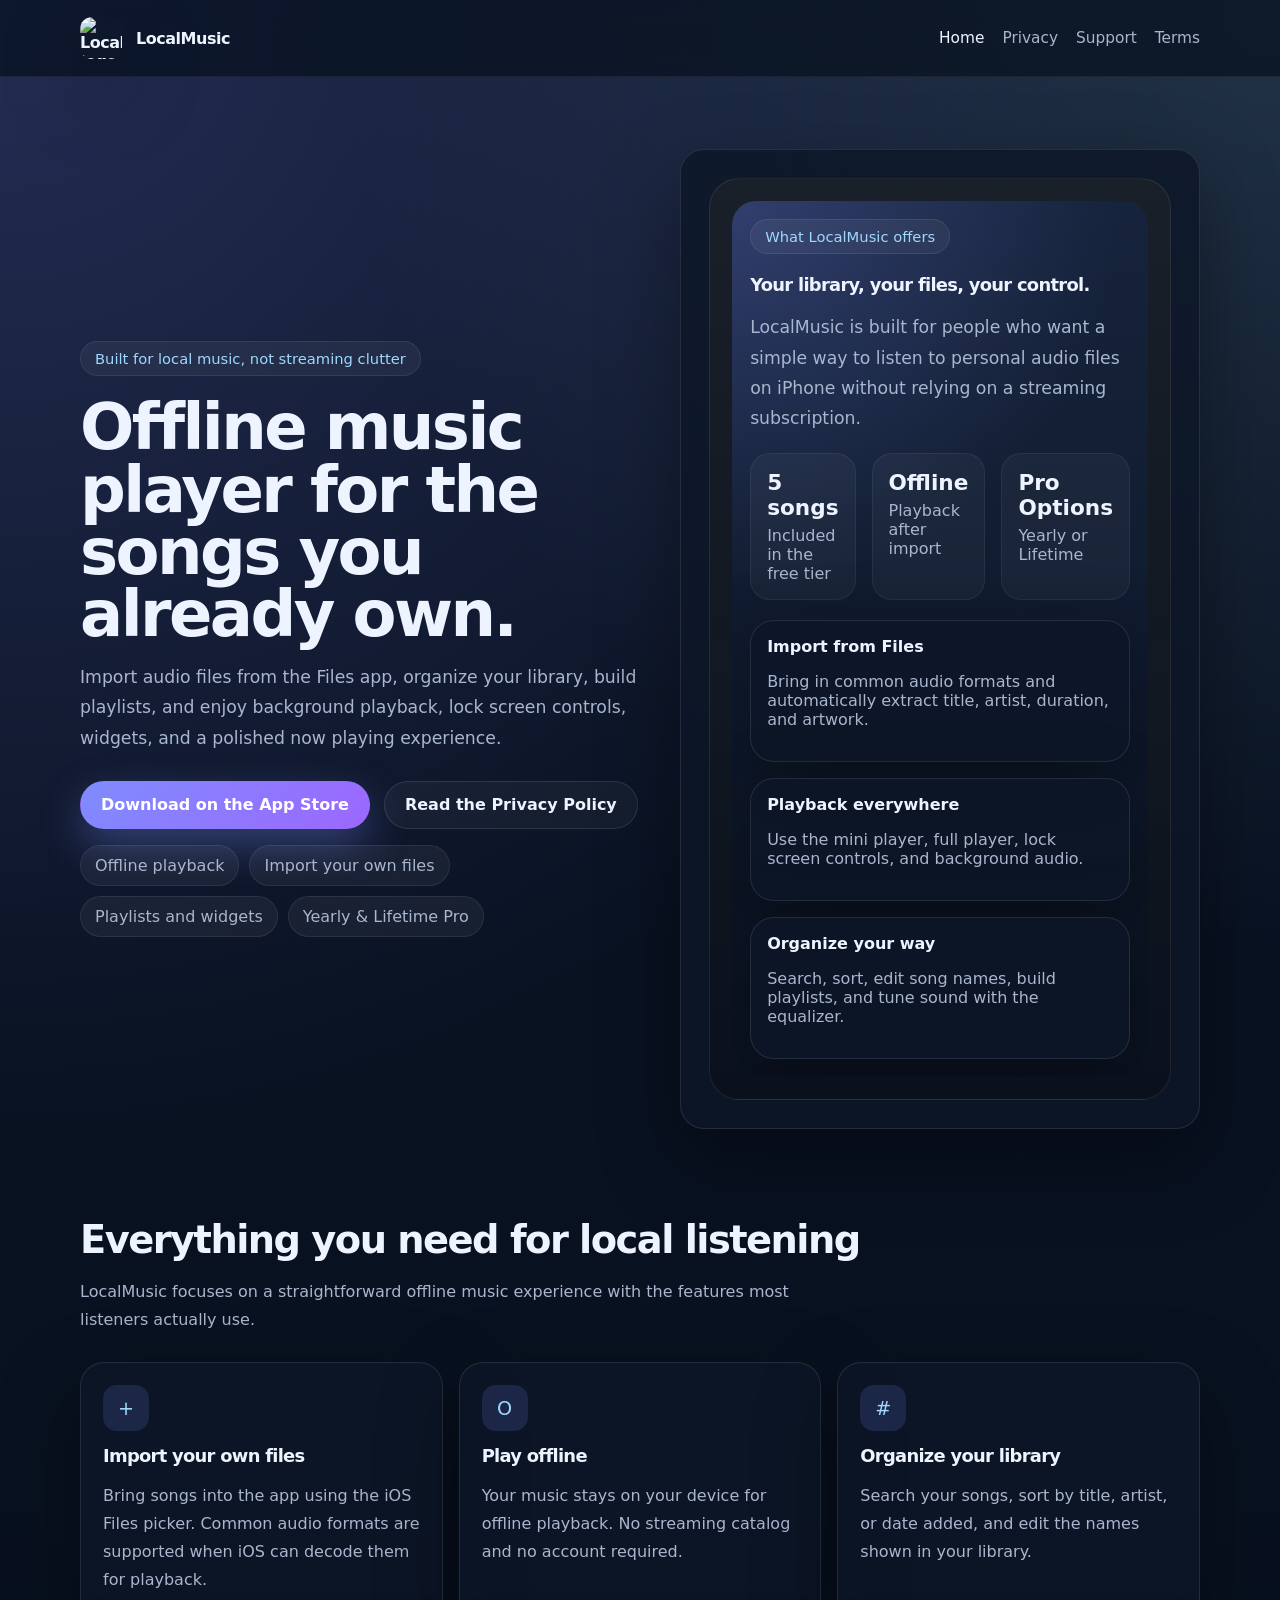
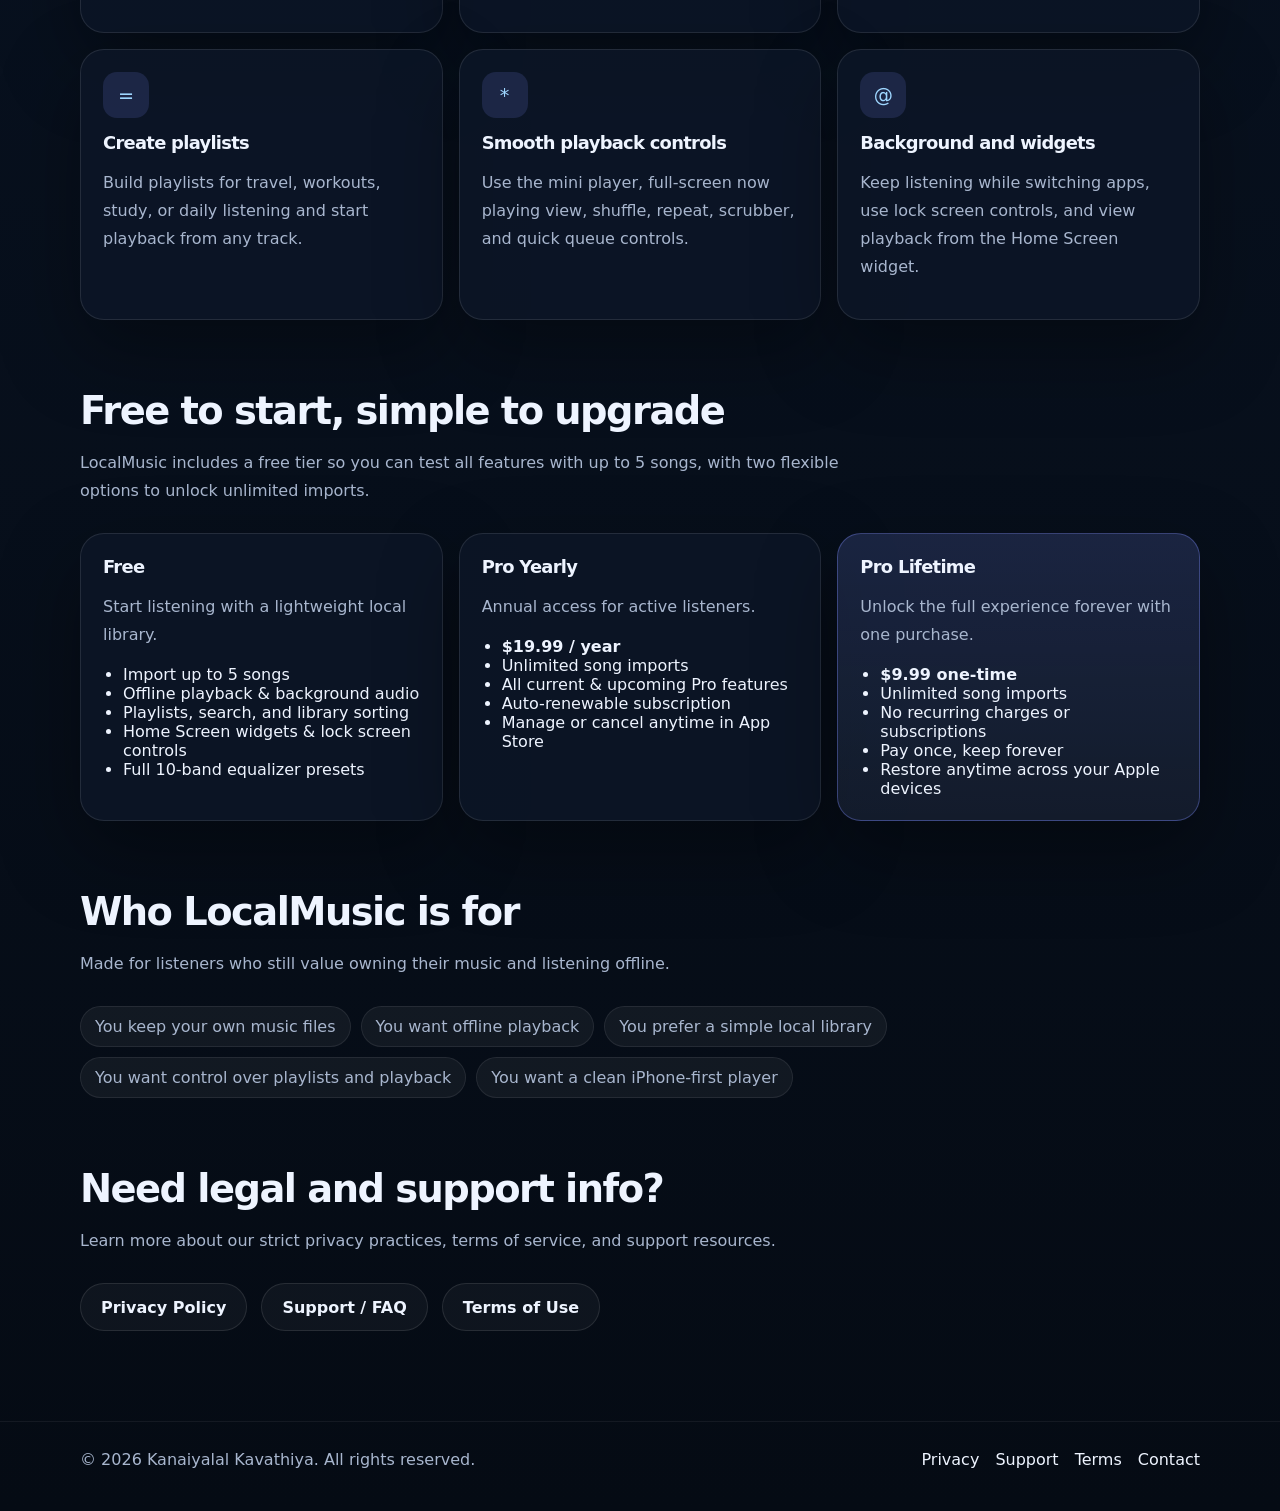
==== index.html @ aeddd600 "Initial commit of LocalMusic website for GitHub Pages" ====
<!DOCTYPE html>
<html lang="en">
<head>
  <meta charset="utf-8">
  <meta name="viewport" content="width=device-width, initial-scale=1">
  <title>LocalMusic | Offline music player for the songs you already own</title>
  <meta name="description" content="Import your own audio files, organize your library, create playlists, and listen offline with background playback, widgets, and lock screen controls.">
  <link rel="stylesheet" href="styles.css">
</head>
<body>
  <header class="site-header">
    <div class="container">
      <a class="brand" href="index.html">
        <img src="../logo.svg" alt="LocalMusic logo">
        <span>LocalMusic</span>
      </a>
      <nav class="nav" aria-label="Primary">
        <a data-nav href="index.html">Home</a>
        <a data-nav href="privacy.html">Privacy</a>
        <a data-nav href="support.html">Support</a>
        <a data-nav href="terms.html">Terms</a>
      </nav>
    </div>
  </header>

  <main>
    <section class="hero">
      <div class="container hero-grid">
        <div>
          <div class="eyebrow">Built for local music, not streaming clutter</div>
          <h1>Offline music player for the songs you already own.</h1>
          <p class="lead">
            Import audio files from the Files app, organize your library, build playlists,
            and enjoy background playback, lock screen controls, widgets, and a polished now playing experience.
          </p>
          <div class="hero-actions">
            <a class="button primary" href="[APP STORE URL]">Download on the App Store</a>
            <a class="button secondary" href="privacy.html">Read the Privacy Policy</a>
          </div>
          <div class="pill-list">
            <span class="pill">Offline playback</span>
            <span class="pill">Import your own files</span>
            <span class="pill">Playlists and widgets</span>
            <span class="pill">Yearly & Lifetime Pro</span>
          </div>
        </div>

        <div class="hero-card">
          <div class="phone-frame">
            <div class="screen">
              <div class="eyebrow">What LocalMusic offers</div>
              <h3>Your library, your files, your control.</h3>
              <p class="lead">
                LocalMusic is built for people who want a simple way to listen to personal audio files on iPhone
                without relying on a streaming subscription.
              </p>
              <div class="stat-row">
                <div class="stat">
                  <strong>5 songs</strong>
                  <span class="muted">Included in the free tier</span>
                </div>
                <div class="stat">
                  <strong>Offline</strong>
                  <span class="muted">Playback after import</span>
                </div>
                <div class="stat">
                  <strong>Pro Options</strong>
                  <span class="muted">Yearly or Lifetime</span>
                </div>
              </div>
              <div class="mini-list" style="margin-top: 20px;">
                <div class="card" style="padding: 16px;">
                  <strong>Import from Files</strong>
                  <p class="muted">Bring in common audio formats and automatically extract title, artist, duration, and artwork.</p>
                </div>
                <div class="card" style="padding: 16px;">
                  <strong>Playback everywhere</strong>
                  <p class="muted">Use the mini player, full player, lock screen controls, and background audio.</p>
                </div>
                <div class="card" style="padding: 16px;">
                  <strong>Organize your way</strong>
                  <p class="muted">Search, sort, edit song names, build playlists, and tune sound with the equalizer.</p>
                </div>
              </div>
            </div>
          </div>
        </div>
      </div>
    </section>

    <section class="section">
      <div class="container">
        <div class="section-header">
          <h2>Everything you need for local listening</h2>
          <p>
            LocalMusic focuses on a straightforward offline music experience with the features most listeners actually use.
          </p>
        </div>

        <div class="feature-grid">
          <article class="feature-card">
            <div class="feature-icon">+</div>
            <h3>Import your own files</h3>
            <p>Bring songs into the app using the iOS Files picker. Common audio formats are supported when iOS can decode them for playback.</p>
          </article>
          <article class="feature-card">
            <div class="feature-icon">O</div>
            <h3>Play offline</h3>
            <p>Your music stays on your device for offline playback. No streaming catalog and no account required.</p>
          </article>
          <article class="feature-card">
            <div class="feature-icon">#</div>
            <h3>Organize your library</h3>
            <p>Search your songs, sort by title, artist, or date added, and edit the names shown in your library.</p>
          </article>
          <article class="feature-card">
            <div class="feature-icon">=</div>
            <h3>Create playlists</h3>
            <p>Build playlists for travel, workouts, study, or daily listening and start playback from any track.</p>
          </article>
          <article class="feature-card">
            <div class="feature-icon">*</div>
            <h3>Smooth playback controls</h3>
            <p>Use the mini player, full-screen now playing view, shuffle, repeat, scrubber, and quick queue controls.</p>
          </article>
          <article class="feature-card">
            <div class="feature-icon">@</div>
            <h3>Background and widgets</h3>
            <p>Keep listening while switching apps, use lock screen controls, and view playback from the Home Screen widget.</p>
          </article>
        </div>
      </div>
    </section>

    <section class="section">
      <div class="container">
        <div class="section-header">
          <h2>Free to start, simple to upgrade</h2>
          <p>
            LocalMusic includes a free tier so you can test all features with up to 5 songs, with two flexible options to unlock unlimited imports.
          </p>
        </div>

        <div class="pricing-grid">
          <article class="plan-card">
            <h3>Free</h3>
            <p>Start listening with a lightweight local library.</p>
            <ul>
              <li>Import up to 5 songs</li>
              <li>Offline playback & background audio</li>
              <li>Playlists, search, and library sorting</li>
              <li>Home Screen widgets & lock screen controls</li>
              <li>Full 10-band equalizer presets</li>
            </ul>
          </article>
          <article class="plan-card">
            <h3>Pro Yearly</h3>
            <p>Annual access for active listeners.</p>
            <ul>
              <li><strong>$19.99 / year</strong></li>
              <li>Unlimited song imports</li>
              <li>All current & upcoming Pro features</li>
              <li>Auto-renewable subscription</li>
              <li>Manage or cancel anytime in App Store</li>
            </ul>
          </article>
          <article class="plan-card highlight">
            <h3>Pro Lifetime</h3>
            <p>Unlock the full experience forever with one purchase.</p>
            <ul>
              <li><strong>$9.99 one-time</strong></li>
              <li>Unlimited song imports</li>
              <li>No recurring charges or subscriptions</li>
              <li>Pay once, keep forever</li>
              <li>Restore anytime across your Apple devices</li>
            </ul>
          </article>
        </div>
      </div>
    </section>

    <section class="section">
      <div class="container">
        <div class="section-header">
          <h2>Who LocalMusic is for</h2>
          <p>Made for listeners who still value owning their music and listening offline.</p>
        </div>
        <div class="pill-list">
          <span class="pill">You keep your own music files</span>
          <span class="pill">You want offline playback</span>
          <span class="pill">You prefer a simple local library</span>
          <span class="pill">You want control over playlists and playback</span>
          <span class="pill">You want a clean iPhone-first player</span>
        </div>
      </div>
    </section>

    <section class="section">
      <div class="container">
        <div class="section-header">
          <h2>Need legal and support info?</h2>
          <p>Learn more about our strict privacy practices, terms of service, and support resources.</p>
        </div>
        <div class="button-row">
          <a class="button secondary" href="privacy.html">Privacy Policy</a>
          <a class="button secondary" href="support.html">Support / FAQ</a>
          <a class="button secondary" href="terms.html">Terms of Use</a>
        </div>
      </div>
    </section>
  </main>

  <footer class="site-footer">
    <div class="container">
      <p>&copy; <span data-current-year></span> Kanaiyalal Kavathiya. All rights reserved.</p>
      <div class="footer-links">
        <a href="privacy.html">Privacy</a>
        <a href="support.html">Support</a>
        <a href="terms.html">Terms</a>
        <a href="mailto:kanaiyalalkavathiya@gmail.com">Contact</a>
      </div>
    </div>
  </footer>

  <script src="app.js"></script>
</body>
</html>
---- styles.css ----
:root {
  --bg: #08111f;
  --panel: rgba(13, 23, 40, 0.82);
  --panel-strong: #101b2f;
  --text: #eef4ff;
  --muted: #a8b6ce;
  --border: rgba(255, 255, 255, 0.1);
  --primary: #7f8cff;
  --primary-strong: #9c67ff;
  --accent: #9fd7ff;
  --shadow: 0 30px 80px rgba(0, 0, 0, 0.35);
  --radius: 24px;
  --content-width: 1120px;
}

* {
  box-sizing: border-box;
}

html {
  scroll-behavior: smooth;
}

body {
  margin: 0;
  font-family: Inter, ui-sans-serif, system-ui, -apple-system, BlinkMacSystemFont, "Segoe UI", sans-serif;
  color: var(--text);
  background:
    radial-gradient(circle at top left, rgba(127, 140, 255, 0.22), transparent 34%),
    radial-gradient(circle at top right, rgba(159, 215, 255, 0.16), transparent 28%),
    linear-gradient(180deg, #0a1324 0%, #08111f 48%, #050b14 100%);
  min-height: 100vh;
}

a {
  color: inherit;
  text-decoration: none;
}

img {
  max-width: 100%;
  display: block;
}

.container {
  width: min(calc(100% - 32px), var(--content-width));
  margin: 0 auto;
}

.site-header {
  position: sticky;
  top: 0;
  z-index: 20;
  backdrop-filter: blur(18px);
  background: rgba(8, 17, 31, 0.72);
  border-bottom: 1px solid rgba(255, 255, 255, 0.06);
}

.site-header .container,
.site-footer .container {
  display: flex;
  align-items: center;
  justify-content: space-between;
  gap: 16px;
}

.site-header .container {
  min-height: 76px;
}

.brand {
  display: inline-flex;
  align-items: center;
  gap: 14px;
  font-weight: 700;
  letter-spacing: -0.03em;
}

.brand img {
  width: 42px;
  height: 42px;
  border-radius: 12px;
  box-shadow: var(--shadow);
}

.nav {
  display: flex;
  align-items: center;
  gap: 18px;
  flex-wrap: wrap;
}

.nav a {
  color: var(--muted);
  font-size: 0.96rem;
}

.nav a:hover,
.nav a.active {
  color: var(--text);
}

.button,
button.button {
  display: inline-flex;
  align-items: center;
  justify-content: center;
  gap: 10px;
  min-height: 48px;
  padding: 0 20px;
  border-radius: 999px;
  border: 1px solid transparent;
  font-weight: 700;
  transition: transform 0.18s ease, opacity 0.18s ease, border-color 0.18s ease;
  cursor: pointer;
}

.button:hover,
button.button:hover {
  transform: translateY(-1px);
}

.button.primary {
  color: white;
  background: linear-gradient(135deg, var(--primary), var(--primary-strong));
  box-shadow: 0 16px 40px rgba(127, 140, 255, 0.34);
}

.button.secondary {
  color: var(--text);
  border-color: var(--border);
  background: rgba(255, 255, 255, 0.04);
}

.hero {
  padding: 72px 0 54px;
}

.hero-grid {
  display: grid;
  grid-template-columns: 1.1fr 0.9fr;
  gap: 32px;
  align-items: center;
}

.eyebrow {
  display: inline-flex;
  align-items: center;
  gap: 8px;
  padding: 8px 14px;
  border-radius: 999px;
  border: 1px solid rgba(255, 255, 255, 0.08);
  background: rgba(255, 255, 255, 0.05);
  color: var(--accent);
  font-size: 0.92rem;
  margin-bottom: 20px;
}

h1,
h2,
h3 {
  margin: 0 0 16px;
  letter-spacing: -0.04em;
}

h1 {
  font-size: clamp(2.7rem, 5vw, 4.6rem);
  line-height: 0.97;
}

h2 {
  font-size: clamp(1.9rem, 3vw, 2.7rem);
}

h3 {
  font-size: 1.12rem;
}

.lead {
  color: var(--muted);
  font-size: 1.08rem;
  line-height: 1.75;
  max-width: 720px;
}

.hero-actions,
.button-row {
  display: flex;
  gap: 14px;
  flex-wrap: wrap;
  margin-top: 28px;
}

.hero-card,
.card,
.feature-card,
.plan-card,
.content-card {
  background: var(--panel);
  border: 1px solid var(--border);
  border-radius: var(--radius);
  box-shadow: var(--shadow);
}

.hero-card {
  padding: 28px;
}

.hero-card .phone-frame {
  padding: 22px;
  border-radius: 30px;
  background:
    linear-gradient(180deg, rgba(255, 255, 255, 0.08), rgba(255, 255, 255, 0.02)),
    rgba(6, 12, 22, 0.86);
  border: 1px solid rgba(255, 255, 255, 0.08);
}

.hero-card .screen {
  border-radius: 24px;
  overflow: hidden;
  padding: 18px;
  background:
    radial-gradient(circle at top left, rgba(127, 140, 255, 0.26), transparent 40%),
    linear-gradient(180deg, rgba(22, 36, 61, 0.95), rgba(11, 19, 33, 0.98));
  min-height: 520px;
}

.stat-row,
.mini-list,
.feature-grid,
.pricing-grid,
.footer-links {
  display: grid;
  gap: 16px;
}

.stat-row {
  grid-template-columns: repeat(3, 1fr);
  margin-top: 20px;
}

.stat {
  padding: 16px;
  border-radius: 20px;
  background: rgba(255, 255, 255, 0.04);
  border: 1px solid rgba(255, 255, 255, 0.06);
}

.stat strong {
  display: block;
  font-size: 1.35rem;
  margin-bottom: 6px;
}

.section {
  padding: 34px 0;
}

.section-header {
  margin-bottom: 28px;
}

.section-header p {
  color: var(--muted);
  max-width: 760px;
  line-height: 1.75;
}

.feature-grid {
  grid-template-columns: repeat(3, minmax(0, 1fr));
}

.feature-card,
.plan-card {
  padding: 22px;
}

.feature-card p,
.plan-card p,
.content-card p,
.content-card li {
  color: var(--muted);
  line-height: 1.75;
}

.feature-icon {
  width: 46px;
  height: 46px;
  border-radius: 14px;
  display: inline-flex;
  align-items: center;
  justify-content: center;
  background: rgba(127, 140, 255, 0.15);
  color: var(--accent);
  margin-bottom: 14px;
  font-size: 1.2rem;
}

.pricing-grid {
  grid-template-columns: repeat(3, minmax(0, 1fr));
}

.plan-card.highlight {
  border-color: rgba(127, 140, 255, 0.35);
  background:
    linear-gradient(180deg, rgba(127, 140, 255, 0.13), rgba(255, 255, 255, 0.03)),
    var(--panel);
}

.plan-card ul,
.content-card ul,
.content-card ol {
  margin: 16px 0 0;
  padding-left: 20px;
}

.content-hero {
  padding: 64px 0 24px;
}

.content-layout {
  display: grid;
  grid-template-columns: minmax(0, 1fr) 280px;
  gap: 28px;
  align-items: start;
}

.content-card {
  padding: 28px;
}

.content-card h2 {
  margin-top: 34px;
  font-size: 1.55rem;
}

.content-card h2:first-child {
  margin-top: 0;
}

.content-card code,
.inline-chip {
  padding: 3px 8px;
  border-radius: 999px;
  background: rgba(255, 255, 255, 0.06);
  border: 1px solid rgba(255, 255, 255, 0.08);
  color: var(--accent);
  font-family: inherit;
  font-size: 0.92rem;
}

.sidebar-card {
  position: sticky;
  top: 100px;
  padding: 22px;
  background: rgba(255, 255, 255, 0.04);
  border: 1px solid var(--border);
  border-radius: 22px;
}

.sidebar-card h3 {
  margin-bottom: 12px;
}

.sidebar-card ul {
  margin: 0;
  padding-left: 18px;
}

.sidebar-card li {
  color: var(--muted);
  margin-bottom: 10px;
}

.site-footer {
  margin-top: 56px;
  padding: 28px 0 42px;
  border-top: 1px solid rgba(255, 255, 255, 0.06);
}

.site-footer p {
  color: var(--muted);
  margin: 0;
}

.footer-links {
  grid-template-columns: repeat(4, auto);
  align-items: center;
}

.pill-list {
  display: flex;
  flex-wrap: wrap;
  gap: 10px;
  margin-top: 16px;
}

.pill {
  padding: 10px 14px;
  border-radius: 999px;
  background: rgba(255, 255, 255, 0.05);
  border: 1px solid rgba(255, 255, 255, 0.08);
  color: var(--muted);
}

.muted {
  color: var(--muted);
}

@media (max-width: 960px) {
  .hero-grid,
  .content-layout,
  .feature-grid,
  .pricing-grid {
    grid-template-columns: 1fr;
  }

  .sidebar-card {
    position: static;
  }

  .stat-row {
    grid-template-columns: 1fr;
  }

  .site-header .container,
  .site-footer .container {
    flex-direction: column;
    align-items: flex-start;
    padding: 16px 0;
  }
}

@media (max-width: 640px) {
  .hero {
    padding-top: 44px;
  }

  h1 {
    font-size: 2.5rem;
  }

  .content-card,
  .feature-card,
  .plan-card,
  .hero-card {
    padding: 20px;
  }

  .footer-links {
    grid-template-columns: 1fr 1fr;
  }
}
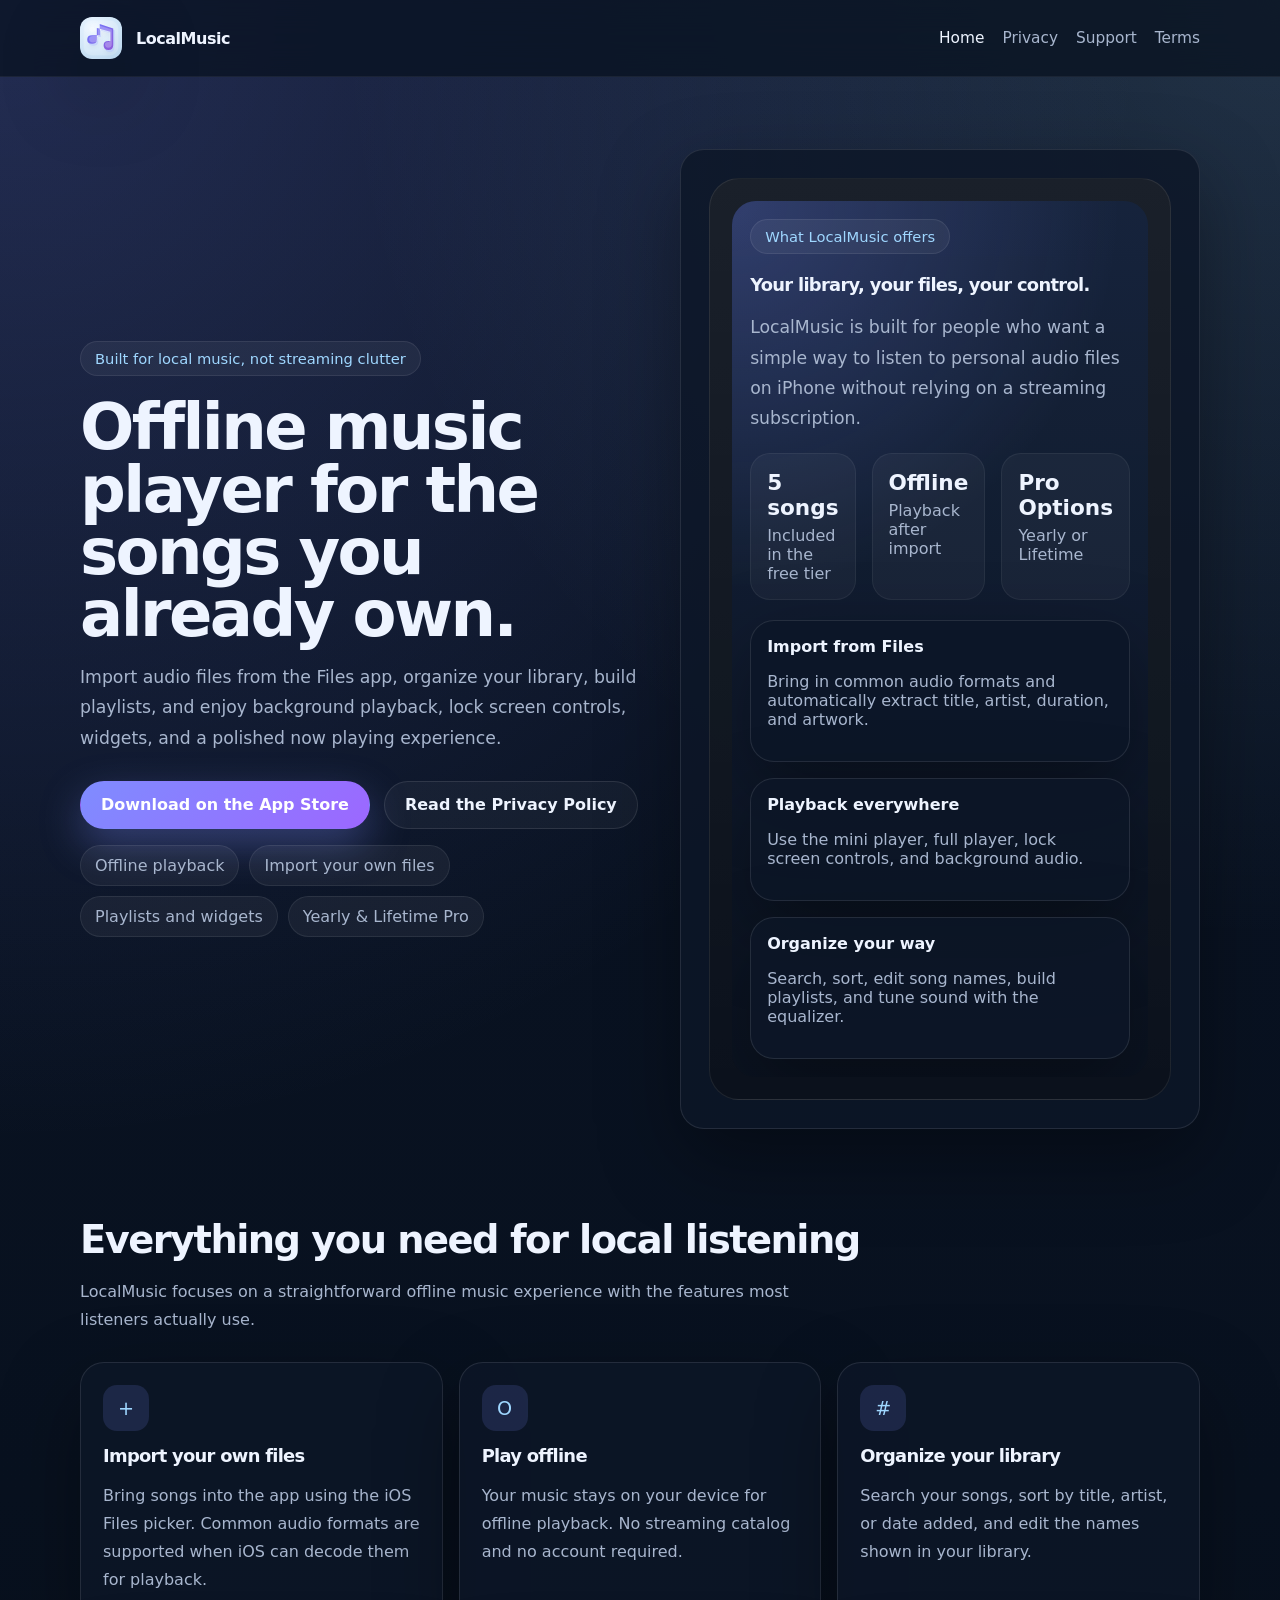
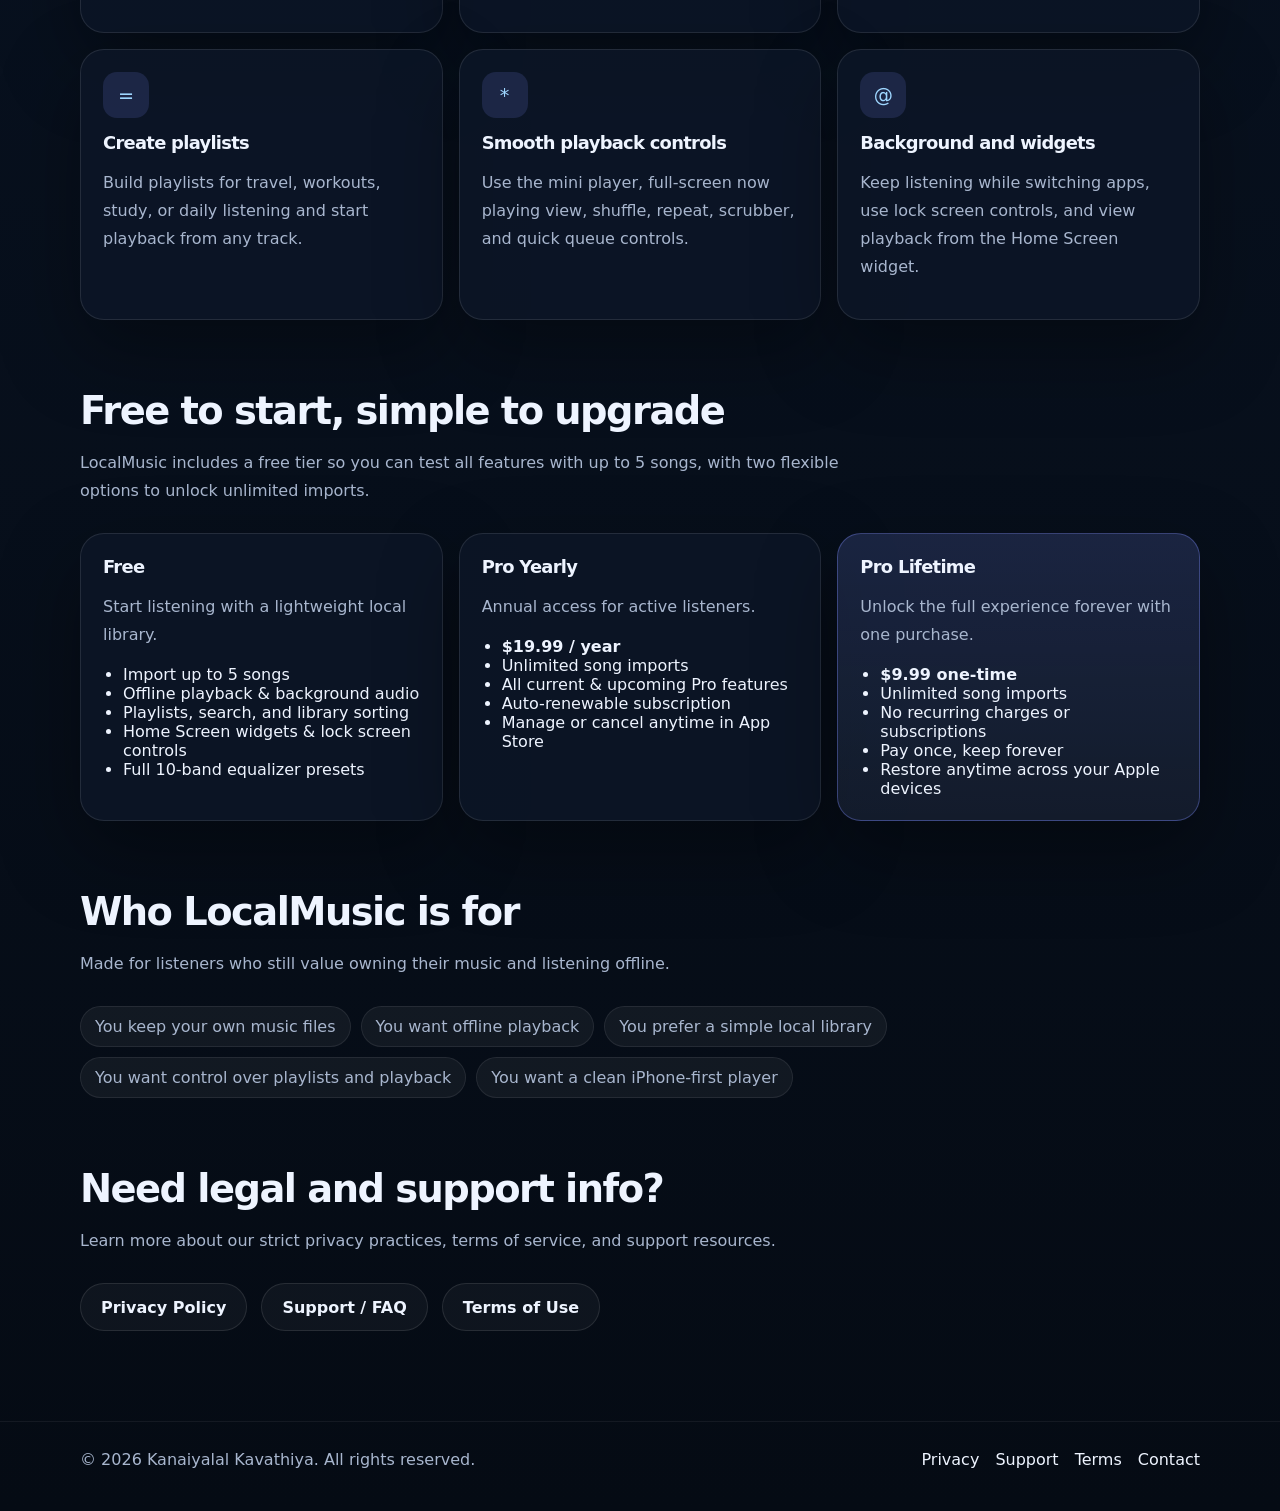
==== commit 0a4cb31a: "Add logo assets and set live support and privacy URLs" ====
--- a/index.html
+++ b/index.html
@@ -6,12 +6,13 @@
   <title>LocalMusic | Offline music player for the songs you already own</title>
   <meta name="description" content="Import your own audio files, organize your library, create playlists, and listen offline with background playback, widgets, and lock screen controls.">
   <link rel="stylesheet" href="styles.css">
+  <link rel="icon" type="image/svg+xml" href="logo.svg">
 </head>
 <body>
   <header class="site-header">
     <div class="container">
       <a class="brand" href="index.html">
-        <img src="../logo.svg" alt="LocalMusic logo">
+        <img src="logo.svg" alt="LocalMusic logo">
         <span>LocalMusic</span>
       </a>
       <nav class="nav" aria-label="Primary">
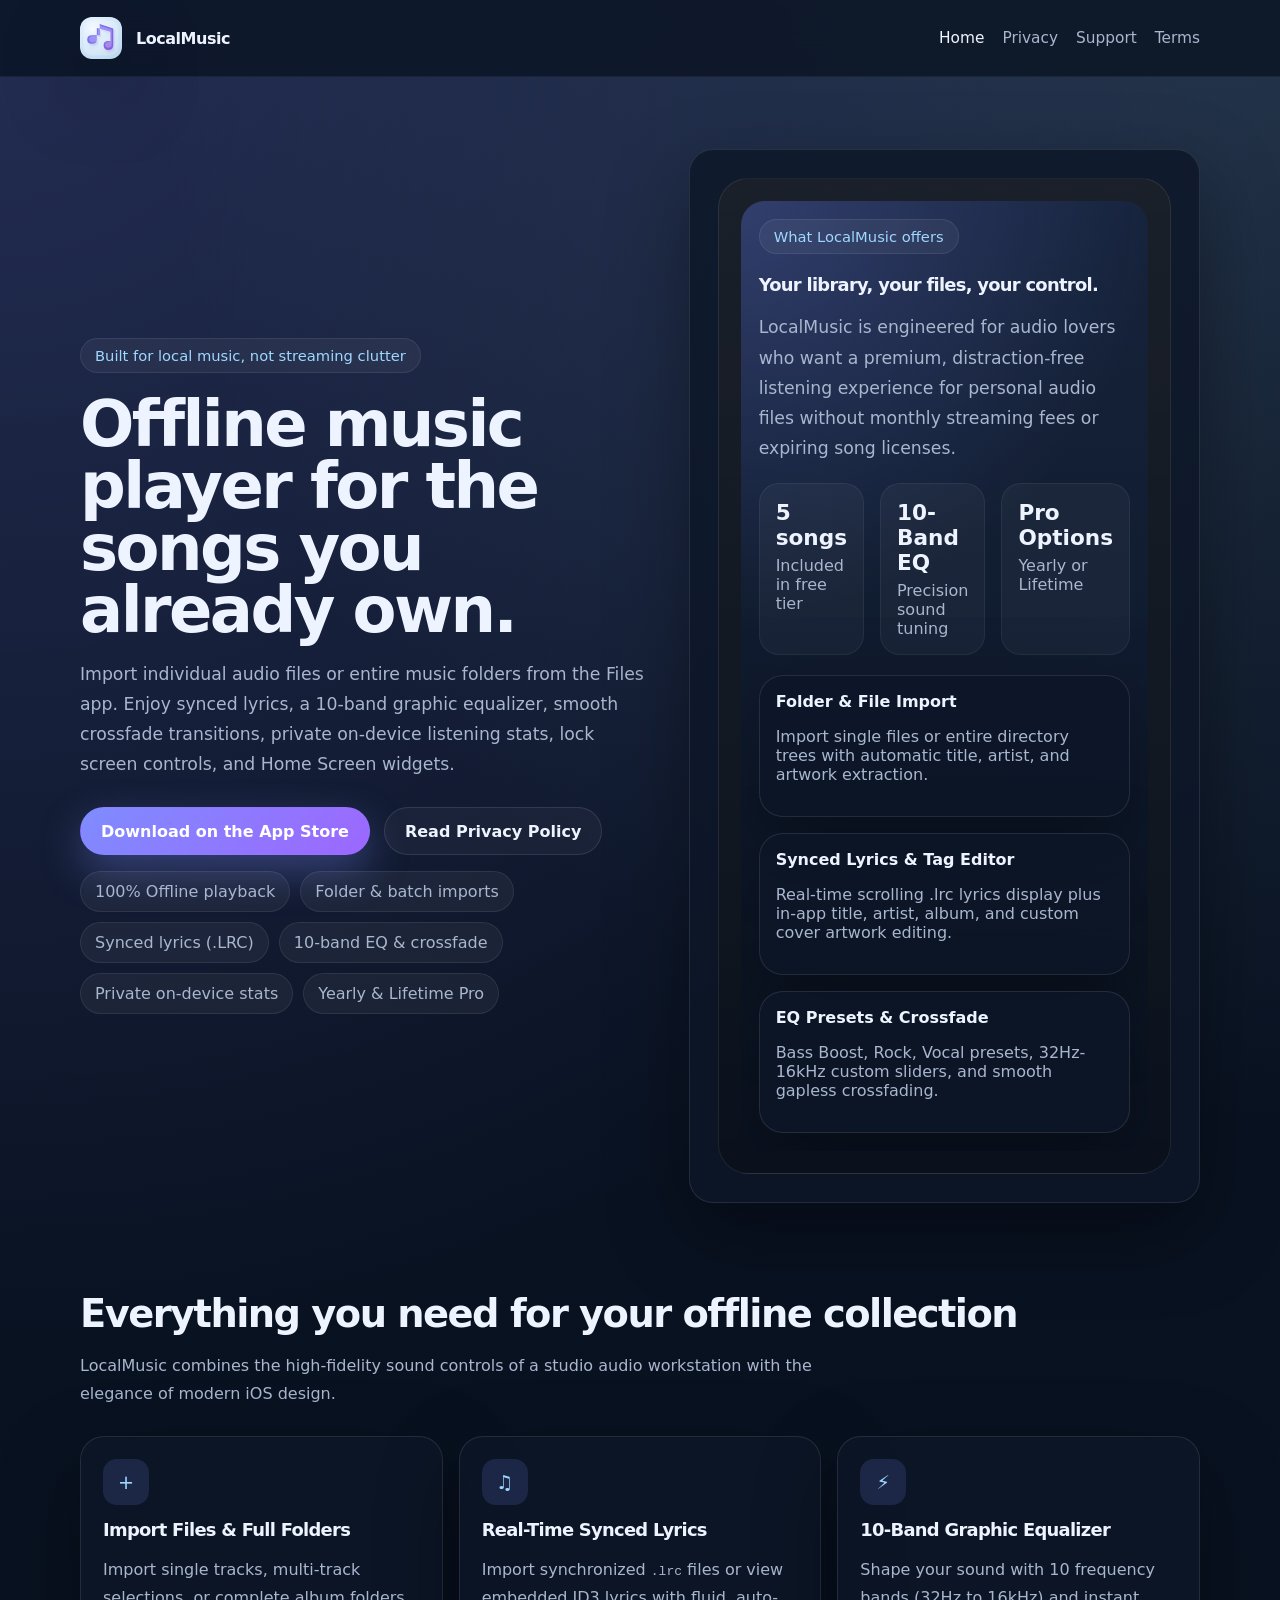
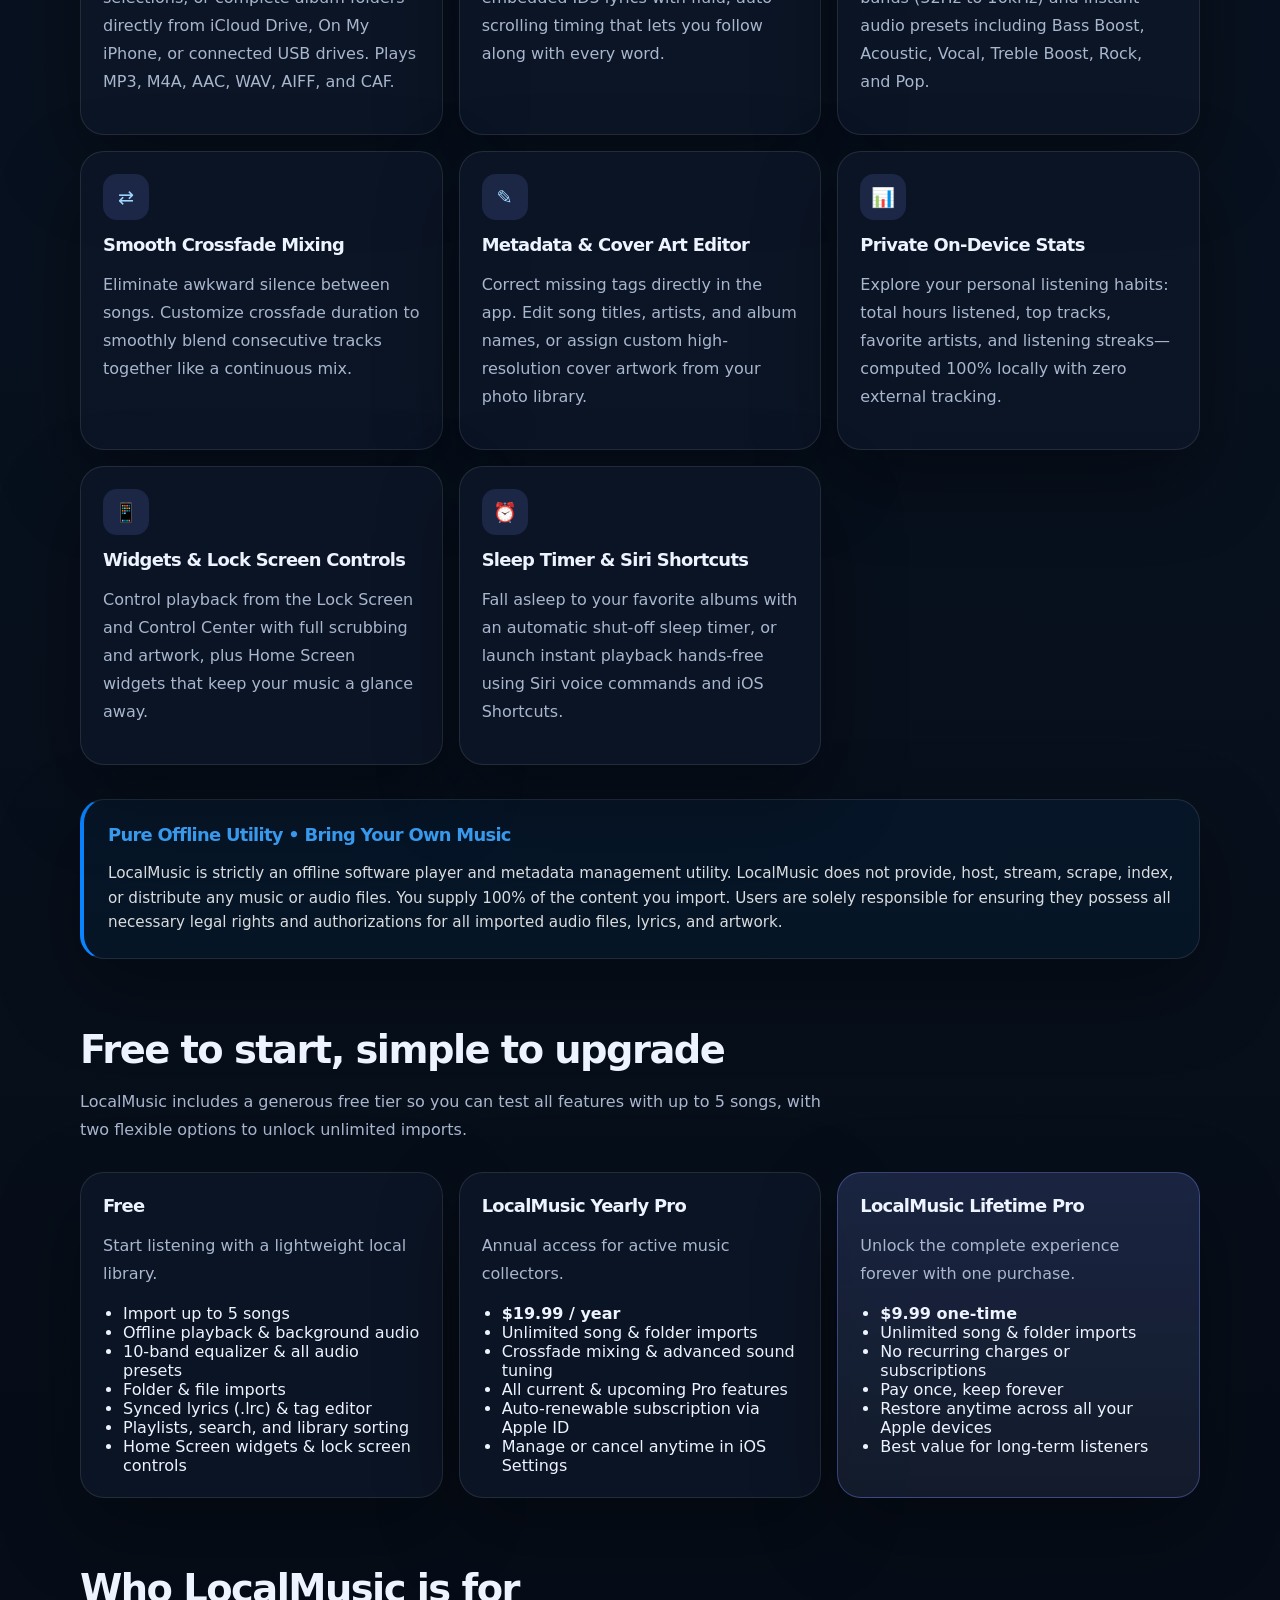
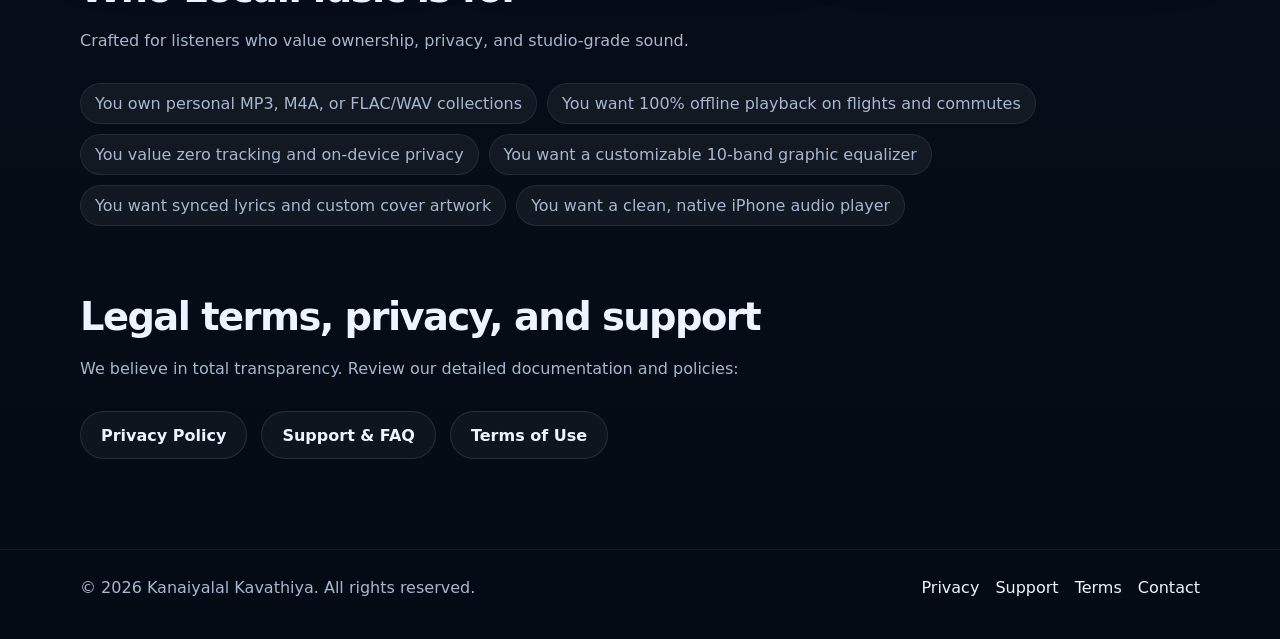
==== commit 3bccdfb5: "Update website with comprehensive Swift app features, legal immunity terms, and safety disclaimers" ====
--- a/index.html
+++ b/index.html
@@ -1,13 +1,16 @@
 <!DOCTYPE html>
 <html lang="en">
+
 <head>
   <meta charset="utf-8">
   <meta name="viewport" content="width=device-width, initial-scale=1">
   <title>LocalMusic | Offline music player for the songs you already own</title>
-  <meta name="description" content="Import your own audio files, organize your library, create playlists, and listen offline with background playback, widgets, and lock screen controls.">
+  <meta name="description"
+    content="Import entire music folders and audio files, view synced lyrics, tune with a 10-band equalizer and crossfade, and listen offline with widgets, lock screen controls, and private stats.">
   <link rel="stylesheet" href="styles.css">
   <link rel="icon" type="image/svg+xml" href="logo.svg">
 </head>
+
 <body>
   <header class="site-header">
     <div class="container">
@@ -31,18 +34,19 @@
           <div class="eyebrow">Built for local music, not streaming clutter</div>
           <h1>Offline music player for the songs you already own.</h1>
           <p class="lead">
-            Import audio files from the Files app, organize your library, build playlists,
-            and enjoy background playback, lock screen controls, widgets, and a polished now playing experience.
+            Import individual audio files or entire music folders from the Files app. Enjoy synced lyrics, a 10-band graphic equalizer, smooth crossfade transitions, private on-device listening stats, lock screen controls, and Home Screen widgets.
           </p>
           <div class="hero-actions">
-            <a class="button primary" href="[APP STORE URL]">Download on the App Store</a>
-            <a class="button secondary" href="privacy.html">Read the Privacy Policy</a>
+            <a class="button primary" href="#">Download on the App Store</a>
+            <a class="button secondary" href="privacy.html">Read Privacy Policy</a>
           </div>
           <div class="pill-list">
-            <span class="pill">Offline playback</span>
-            <span class="pill">Import your own files</span>
-            <span class="pill">Playlists and widgets</span>
-            <span class="pill">Yearly & Lifetime Pro</span>
+            <span class="pill">100% Offline playback</span>
+            <span class="pill">Folder &amp; batch imports</span>
+            <span class="pill">Synced lyrics (.LRC)</span>
+            <span class="pill">10-band EQ &amp; crossfade</span>
+            <span class="pill">Private on-device stats</span>
+            <span class="pill">Yearly &amp; Lifetime Pro</span>
           </div>
         </div>
 
@@ -52,17 +56,16 @@
               <div class="eyebrow">What LocalMusic offers</div>
               <h3>Your library, your files, your control.</h3>
               <p class="lead">
-                LocalMusic is built for people who want a simple way to listen to personal audio files on iPhone
-                without relying on a streaming subscription.
+                LocalMusic is engineered for audio lovers who want a premium, distraction-free listening experience for personal audio files without monthly streaming fees or expiring song licenses.
               </p>
               <div class="stat-row">
                 <div class="stat">
                   <strong>5 songs</strong>
-                  <span class="muted">Included in the free tier</span>
+                  <span class="muted">Included in free tier</span>
                 </div>
                 <div class="stat">
-                  <strong>Offline</strong>
-                  <span class="muted">Playback after import</span>
+                  <strong>10-Band EQ</strong>
+                  <span class="muted">Precision sound tuning</span>
                 </div>
                 <div class="stat">
                   <strong>Pro Options</strong>
@@ -71,16 +74,16 @@
               </div>
               <div class="mini-list" style="margin-top: 20px;">
                 <div class="card" style="padding: 16px;">
-                  <strong>Import from Files</strong>
-                  <p class="muted">Bring in common audio formats and automatically extract title, artist, duration, and artwork.</p>
+                  <strong>Folder &amp; File Import</strong>
+                  <p class="muted">Import single files or entire directory trees with automatic title, artist, and artwork extraction.</p>
                 </div>
                 <div class="card" style="padding: 16px;">
-                  <strong>Playback everywhere</strong>
-                  <p class="muted">Use the mini player, full player, lock screen controls, and background audio.</p>
+                  <strong>Synced Lyrics &amp; Tag Editor</strong>
+                  <p class="muted">Real-time scrolling .lrc lyrics display plus in-app title, artist, album, and custom cover artwork editing.</p>
                 </div>
                 <div class="card" style="padding: 16px;">
-                  <strong>Organize your way</strong>
-                  <p class="muted">Search, sort, edit song names, build playlists, and tune sound with the equalizer.</p>
+                  <strong>EQ Presets &amp; Crossfade</strong>
+                  <p class="muted">Bass Boost, Rock, Vocal presets, 32Hz-16kHz custom sliders, and smooth gapless crossfading.</p>
                 </div>
               </div>
             </div>
@@ -92,43 +95,72 @@
     <section class="section">
       <div class="container">
         <div class="section-header">
-          <h2>Everything you need for local listening</h2>
+          <h2>Everything you need for your offline collection</h2>
           <p>
-            LocalMusic focuses on a straightforward offline music experience with the features most listeners actually use.
+            LocalMusic combines the high-fidelity sound controls of a studio audio workstation with the elegance of modern iOS design.
           </p>
         </div>
 
         <div class="feature-grid">
           <article class="feature-card">
             <div class="feature-icon">+</div>
-            <h3>Import your own files</h3>
-            <p>Bring songs into the app using the iOS Files picker. Common audio formats are supported when iOS can decode them for playback.</p>
-          </article>
-          <article class="feature-card">
-            <div class="feature-icon">O</div>
-            <h3>Play offline</h3>
-            <p>Your music stays on your device for offline playback. No streaming catalog and no account required.</p>
-          </article>
-          <article class="feature-card">
-            <div class="feature-icon">#</div>
-            <h3>Organize your library</h3>
-            <p>Search your songs, sort by title, artist, or date added, and edit the names shown in your library.</p>
-          </article>
-          <article class="feature-card">
-            <div class="feature-icon">=</div>
-            <h3>Create playlists</h3>
-            <p>Build playlists for travel, workouts, study, or daily listening and start playback from any track.</p>
-          </article>
-          <article class="feature-card">
-            <div class="feature-icon">*</div>
-            <h3>Smooth playback controls</h3>
-            <p>Use the mini player, full-screen now playing view, shuffle, repeat, scrubber, and quick queue controls.</p>
-          </article>
-          <article class="feature-card">
-            <div class="feature-icon">@</div>
-            <h3>Background and widgets</h3>
-            <p>Keep listening while switching apps, use lock screen controls, and view playback from the Home Screen widget.</p>
-          </article>
+            <h3>Import Files &amp; Full Folders</h3>
+            <p>Import single tracks, multi-track selections, or complete album folders directly from iCloud Drive, On My iPhone, or connected USB drives. Plays MP3, M4A, AAC, WAV, AIFF, and CAF.</p>
+          </article>
+
+          <article class="feature-card">
+            <div class="feature-icon">♫</div>
+            <h3>Real-Time Synced Lyrics</h3>
+            <p>Import synchronized <code>.lrc</code> files or view embedded ID3 lyrics with fluid, auto-scrolling timing that lets you follow along with every word.</p>
+          </article>
+
+          <article class="feature-card">
+            <div class="feature-icon">⚡</div>
+            <h3>10-Band Graphic Equalizer</h3>
+            <p>Shape your sound with 10 frequency bands (32Hz to 16kHz) and instant audio presets including Bass Boost, Acoustic, Vocal, Treble Boost, Rock, and Pop.</p>
+          </article>
+
+          <article class="feature-card">
+            <div class="feature-icon">⇄</div>
+            <h3>Smooth Crossfade Mixing</h3>
+            <p>Eliminate awkward silence between songs. Customize crossfade duration to smoothly blend consecutive tracks together like a continuous mix.</p>
+          </article>
+
+          <article class="feature-card">
+            <div class="feature-icon">✎</div>
+            <h3>Metadata &amp; Cover Art Editor</h3>
+            <p>Correct missing tags directly in the app. Edit song titles, artists, and album names, or assign custom high-resolution cover artwork from your photo library.</p>
+          </article>
+
+          <article class="feature-card">
+            <div class="feature-icon">📊</div>
+            <h3>Private On-Device Stats</h3>
+            <p>Explore your personal listening habits: total hours listened, top tracks, favorite artists, and listening streaks—computed 100% locally with zero external tracking.</p>
+          </article>
+
+          <article class="feature-card">
+            <div class="feature-icon">📱</div>
+            <h3>Widgets &amp; Lock Screen Controls</h3>
+            <p>Control playback from the Lock Screen and Control Center with full scrubbing and artwork, plus Home Screen widgets that keep your music a glance away.</p>
+          </article>
+
+          <article class="feature-card">
+            <div class="feature-icon">⏰</div>
+            <h3>Sleep Timer &amp; Siri Shortcuts</h3>
+            <p>Fall asleep to your favorite albums with an automatic shut-off sleep timer, or launch instant playback hands-free using Siri voice commands and iOS Shortcuts.</p>
+          </article>
+        </div>
+      </div>
+    </section>
+
+    <!-- Clear Utility & Legal Disclosure Banner -->
+    <section class="section" style="padding-top: 0;">
+      <div class="container">
+        <div class="card" style="padding: 24px; border-left: 4px solid #0a84ff; background: rgba(10, 132, 255, 0.05);">
+          <h3 style="margin-top: 0; color: #3898ec;">Pure Offline Utility &bull; Bring Your Own Music</h3>
+          <p style="margin-bottom: 0; font-size: 0.95rem; line-height: 1.6; color: rgba(255,255,255,0.85);">
+            LocalMusic is strictly an offline software player and metadata management utility. LocalMusic does not provide, host, stream, scrape, index, or distribute any music or audio files. You supply 100% of the content you import. Users are solely responsible for ensuring they possess all necessary legal rights and authorizations for all imported audio files, lyrics, and artwork.
+          </p>
         </div>
       </div>
     </section>
@@ -138,7 +170,7 @@
         <div class="section-header">
           <h2>Free to start, simple to upgrade</h2>
           <p>
-            LocalMusic includes a free tier so you can test all features with up to 5 songs, with two flexible options to unlock unlimited imports.
+            LocalMusic includes a generous free tier so you can test all features with up to 5 songs, with two flexible options to unlock unlimited imports.
           </p>
         </div>
 
@@ -148,32 +180,36 @@
             <p>Start listening with a lightweight local library.</p>
             <ul>
               <li>Import up to 5 songs</li>
-              <li>Offline playback & background audio</li>
+              <li>Offline playback &amp; background audio</li>
+              <li>10-band equalizer &amp; all audio presets</li>
+              <li>Folder &amp; file imports</li>
+              <li>Synced lyrics (.lrc) &amp; tag editor</li>
               <li>Playlists, search, and library sorting</li>
-              <li>Home Screen widgets & lock screen controls</li>
-              <li>Full 10-band equalizer presets</li>
+              <li>Home Screen widgets &amp; lock screen controls</li>
             </ul>
           </article>
           <article class="plan-card">
-            <h3>Pro Yearly</h3>
-            <p>Annual access for active listeners.</p>
+            <h3>LocalMusic Yearly Pro</h3>
+            <p>Annual access for active music collectors.</p>
             <ul>
               <li><strong>$19.99 / year</strong></li>
-              <li>Unlimited song imports</li>
-              <li>All current & upcoming Pro features</li>
-              <li>Auto-renewable subscription</li>
-              <li>Manage or cancel anytime in App Store</li>
+              <li>Unlimited song &amp; folder imports</li>
+              <li>Crossfade mixing &amp; advanced sound tuning</li>
+              <li>All current &amp; upcoming Pro features</li>
+              <li>Auto-renewable subscription via Apple ID</li>
+              <li>Manage or cancel anytime in iOS Settings</li>
             </ul>
           </article>
           <article class="plan-card highlight">
-            <h3>Pro Lifetime</h3>
-            <p>Unlock the full experience forever with one purchase.</p>
+            <h3>LocalMusic Lifetime Pro</h3>
+            <p>Unlock the complete experience forever with one purchase.</p>
             <ul>
               <li><strong>$9.99 one-time</strong></li>
-              <li>Unlimited song imports</li>
+              <li>Unlimited song &amp; folder imports</li>
               <li>No recurring charges or subscriptions</li>
               <li>Pay once, keep forever</li>
-              <li>Restore anytime across your Apple devices</li>
+              <li>Restore anytime across all your Apple devices</li>
+              <li>Best value for long-term listeners</li>
             </ul>
           </article>
         </div>
@@ -184,27 +220,28 @@
       <div class="container">
         <div class="section-header">
           <h2>Who LocalMusic is for</h2>
-          <p>Made for listeners who still value owning their music and listening offline.</p>
+          <p>Crafted for listeners who value ownership, privacy, and studio-grade sound.</p>
         </div>
         <div class="pill-list">
-          <span class="pill">You keep your own music files</span>
-          <span class="pill">You want offline playback</span>
-          <span class="pill">You prefer a simple local library</span>
-          <span class="pill">You want control over playlists and playback</span>
-          <span class="pill">You want a clean iPhone-first player</span>
-        </div>
-      </div>
-    </section>
-
-    <section class="section">
-      <div class="container">
-        <div class="section-header">
-          <h2>Need legal and support info?</h2>
-          <p>Learn more about our strict privacy practices, terms of service, and support resources.</p>
+          <span class="pill">You own personal MP3, M4A, or FLAC/WAV collections</span>
+          <span class="pill">You want 100% offline playback on flights and commutes</span>
+          <span class="pill">You value zero tracking and on-device privacy</span>
+          <span class="pill">You want a customizable 10-band graphic equalizer</span>
+          <span class="pill">You want synced lyrics and custom cover artwork</span>
+          <span class="pill">You want a clean, native iPhone audio player</span>
+        </div>
+      </div>
+    </section>
+
+    <section class="section">
+      <div class="container">
+        <div class="section-header">
+          <h2>Legal terms, privacy, and support</h2>
+          <p>We believe in total transparency. Review our detailed documentation and policies:</p>
         </div>
         <div class="button-row">
           <a class="button secondary" href="privacy.html">Privacy Policy</a>
-          <a class="button secondary" href="support.html">Support / FAQ</a>
+          <a class="button secondary" href="support.html">Support &amp; FAQ</a>
           <a class="button secondary" href="terms.html">Terms of Use</a>
         </div>
       </div>
@@ -225,4 +262,5 @@
 
   <script src="app.js"></script>
 </body>
-</html>
+
+</html>
